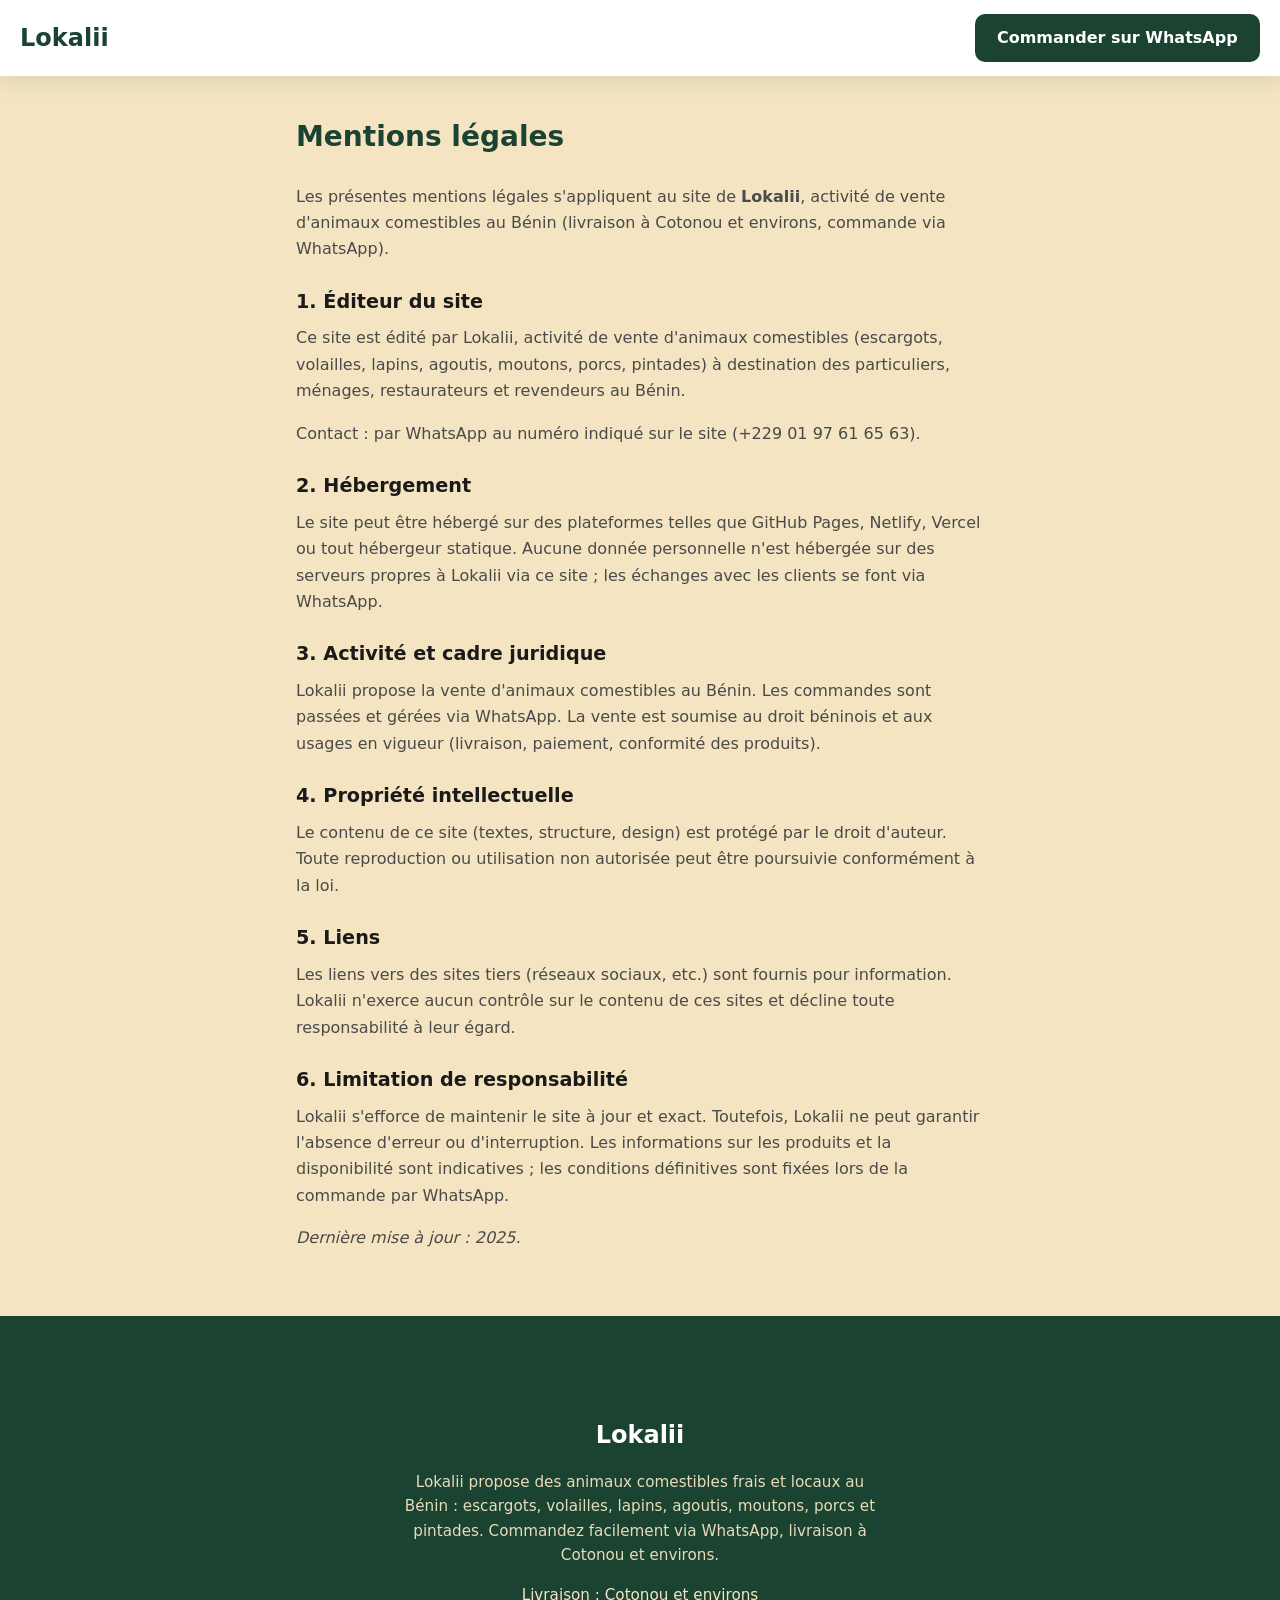
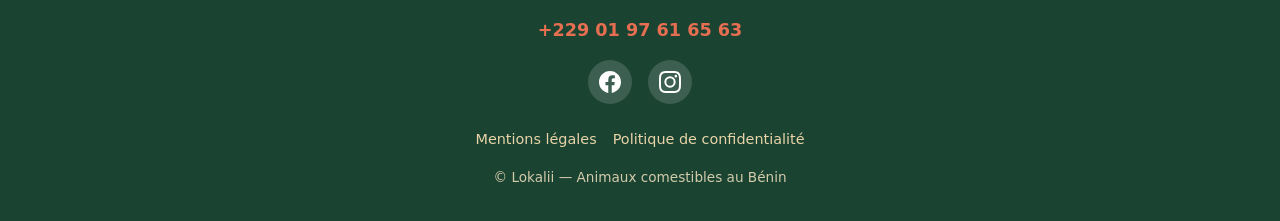
==== mentions-legales.html @ f052f803 "premier commit" ====
<!DOCTYPE html>
<html lang="fr">
<head>
  <meta charset="UTF-8">
  <meta name="viewport" content="width=device-width, initial-scale=1.0">
  <meta name="description" content="Mentions légales — Lokalii, vente d'animaux comestibles au Bénin.">
  <title>Mentions légales — Lokalii</title>
  <link rel="stylesheet" href="style.css">
  <style>
    .legal-page { padding-top: calc(var(--nav-height) + 2rem); padding-bottom: 3rem; }
    .legal-page .container { max-width: 720px; }
    .legal-page h1 { font-size: 1.75rem; margin-bottom: 1.5rem; color: var(--green); }
    .legal-page h2 { font-size: 1.2rem; margin: 1.5rem 0 0.5rem; color: var(--text); }
    .legal-page p, .legal-page ul { margin: 0 0 1rem; color: var(--text-muted); line-height: 1.65; }
    .legal-page ul { padding-left: 1.25rem; }
  </style>
</head>
<body>
  <header class="navbar" id="navbar">
    <a href="index.html" class="navbar__logo">Lokalii</a>
    <a href="https://wa.me/2290197616563?text=Bonjour%2C%20j'aimerais%20avoir%20des%20informations%20sur%20vos%20produits." class="navbar__cta btn btn--whatsapp" target="_blank" rel="noopener noreferrer" aria-label="Commander sur WhatsApp">Commander sur WhatsApp</a>
  </header>

  <main class="legal-page">
    <div class="container">
      <h1>Mentions légales</h1>
      <p>Les présentes mentions légales s'appliquent au site de <strong>Lokalii</strong>, activité de vente d'animaux comestibles au Bénin (livraison à Cotonou et environs, commande via WhatsApp).</p>

      <h2>1. Éditeur du site</h2>
      <p>Ce site est édité par Lokalii, activité de vente d'animaux comestibles (escargots, volailles, lapins, agoutis, moutons, porcs, pintades) à destination des particuliers, ménages, restaurateurs et revendeurs au Bénin.</p>
      <p>Contact : par WhatsApp au numéro indiqué sur le site (+229 01 97 61 65 63).</p>

      <h2>2. Hébergement</h2>
      <p>Le site peut être hébergé sur des plateformes telles que GitHub Pages, Netlify, Vercel ou tout hébergeur statique. Aucune donnée personnelle n'est hébergée sur des serveurs propres à Lokalii via ce site ; les échanges avec les clients se font via WhatsApp.</p>

      <h2>3. Activité et cadre juridique</h2>
      <p>Lokalii propose la vente d'animaux comestibles au Bénin. Les commandes sont passées et gérées via WhatsApp. La vente est soumise au droit béninois et aux usages en vigueur (livraison, paiement, conformité des produits).</p>

      <h2>4. Propriété intellectuelle</h2>
      <p>Le contenu de ce site (textes, structure, design) est protégé par le droit d'auteur. Toute reproduction ou utilisation non autorisée peut être poursuivie conformément à la loi.</p>

      <h2>5. Liens</h2>
      <p>Les liens vers des sites tiers (réseaux sociaux, etc.) sont fournis pour information. Lokalii n'exerce aucun contrôle sur le contenu de ces sites et décline toute responsabilité à leur égard.</p>

      <h2>6. Limitation de responsabilité</h2>
      <p>Lokalii s'efforce de maintenir le site à jour et exact. Toutefois, Lokalii ne peut garantir l'absence d'erreur ou d'interruption. Les informations sur les produits et la disponibilité sont indicatives ; les conditions définitives sont fixées lors de la commande par WhatsApp.</p>

      <p><em>Dernière mise à jour : 2025.</em></p>
    </div>
  </main>

  <footer class="footer">
    <div class="container">
      <a href="index.html" class="footer__logo">Lokalii</a>
      <p class="footer__desc">Lokalii propose des animaux comestibles frais et locaux au Bénin : escargots, volailles, lapins, agoutis, moutons, porcs et pintades. Commandez facilement via WhatsApp, livraison à Cotonou et environs.</p>
      <p class="footer__zone">Livraison : Cotonou et environs</p>
      <a href="https://wa.me/2290197616563" class="footer__phone" target="_blank" rel="noopener noreferrer">+229 01 97 61 65 63</a>
      <div class="footer__social">
        <a href="[FACEBOOK_LINK]" target="_blank" rel="noopener noreferrer" class="footer__social-link" aria-label="Facebook">
          <svg width="22" height="22" viewBox="0 0 24 24" fill="currentColor" aria-hidden="true"><path d="M24 12.073c0-6.627-5.373-12-12-12s-12 5.373-12 12c0 5.99 4.388 10.954 10.125 11.854v-8.385H7.078v-3.47h3.047V9.43c0-3.007 1.792-4.669 4.533-4.669 1.312 0 2.686.235 2.686.235v2.953H15.83c-1.491 0-1.956.925-1.956 1.874v2.25h3.328l-.532 3.47h-2.796v8.385C19.612 23.027 24 18.062 24 12.073z"/></svg>
        </a>
        <a href="[INSTAGRAM_LINK]" target="_blank" rel="noopener noreferrer" class="footer__social-link" aria-label="Instagram">
          <svg width="22" height="22" viewBox="0 0 24 24" fill="currentColor" aria-hidden="true"><path d="M12 2.163c3.204 0 3.584.012 4.85.07 3.252.148 4.771 1.691 4.919 4.919.058 1.265.069 1.645.069 4.849 0 3.205-.012 3.584-.069 4.849-.149 3.225-1.664 4.771-4.919 4.919-1.266.058-1.644.07-4.85.07-3.204 0-3.584-.012-4.849-.07-3.26-.149-4.771-1.699-4.919-4.92-.058-1.265-.07-1.644-.07-4.849 0-3.204.013-3.583.07-4.849.149-3.227 1.664-4.771 4.919-4.919 1.266-.057 1.645-.069 4.849-.069zM12 0C8.741 0 8.333.014 7.053.072 2.695.272.273 2.69.073 7.052.014 8.333 0 8.741 0 12c0 3.259.014 3.668.072 4.948.2 4.358 2.618 6.78 6.98 6.98C8.333 23.986 8.741 24 12 24c3.259 0 3.668-.014 4.948-.072 4.354-.2 6.782-2.618 6.979-6.98.059-1.28.073-1.689.073-4.948 0-3.259-.014-3.667-.072-4.947-.196-4.354-2.617-6.78-6.979-6.98C15.668.014 15.259 0 12 0zm0 5.838a6.162 6.162 0 100 12.324 6.162 6.162 0 000-12.324zM12 16a4 4 0 110-8 4 4 0 010 8zm6.406-11.845a1.44 1.44 0 100 2.881 1.44 1.44 0 000-2.881z"/></svg>
        </a>
      </div>
      <nav class="footer__legal">
        <a href="mentions-legales.html">Mentions légales</a>
        <a href="politique-confidentialite.html">Politique de confidentialité</a>
      </nav>
      <p class="footer__copy">&copy; Lokalii — Animaux comestibles au Bénin</p>
    </div>
  </footer>

  <script src="script.js"></script>
</body>
</html>
---- style.css ----
/* ===== Variables & reset ===== */
:root {
  --green: #1B4332;
  --green-light: #2d6a4f;
  --orange: #E76F51;
  --orange-dark: #c55a3e;
  --cream: #F4E4C1;
  --cream-dark: #e8d4a8;
  --brown: #6B3A2A;
  --brown-light: #8b4a36;
  --text: #1a1a1a;
  --text-muted: #4a4a4a;
  --white: #fff;
  --shadow: 0 4px 20px rgba(27, 67, 50, 0.12);
  --shadow-hover: 0 8px 30px rgba(27, 67, 50, 0.18);
  --radius: 10px;
  --radius-lg: 16px;
  --container: min(100% - 2rem, 1000px);
  --nav-height: 64px;
  --section-padding: 100px;
}

*,
*::before,
*::after {
  box-sizing: border-box;
}

html {
  scroll-behavior: smooth;
}

body {
  margin: 0;
  font-family: system-ui, -apple-system, "Segoe UI", Roboto, sans-serif;
  font-size: 1rem;
  line-height: 1.6;
  color: var(--text);
  background: var(--cream);
}

img {
  max-width: 100%;
  height: auto;
  display: block;
}

a {
  color: var(--green);
  text-decoration: none;
}

a:focus-visible,
button:focus-visible {
  outline: 2px solid var(--orange);
  outline-offset: 2px;
}

/* ===== Layout ===== */
.container {
  width: var(--container);
  margin-inline: auto;
  padding-inline: 1rem;
}

.section {
  padding-top: var(--section-padding);
  padding-bottom: var(--section-padding);
}

.section-title {
  margin: 0 0 2rem;
  font-size: clamp(1.75rem, 4vw, 2.25rem);
  font-weight: 700;
  color: var(--text);
  text-align: center;
}

/* ===== Reveal animation ===== */
.reveal {
  opacity: 0;
  transform: translateY(28px);
  transition: opacity 0.6s ease-out, transform 0.6s ease-out;
}

.reveal.is-visible {
  opacity: 1;
  transform: translateY(0);
}

/* ===== Navbar ===== */
.navbar {
  position: fixed;
  top: 0;
  left: 0;
  right: 0;
  z-index: 1000;
  display: flex;
  align-items: center;
  justify-content: space-between;
  padding: 0.875rem 1.25rem;
  background: var(--white);
  box-shadow: var(--shadow);
}

.navbar__logo {
  font-size: 1.5rem;
  font-weight: 700;
  color: var(--green);
}

.navbar__cta {
  padding: 0.6rem 1rem;
  font-size: 0.95rem;
  font-weight: 600;
  border-radius: var(--radius);
  white-space: nowrap;
}

/* ===== Buttons ===== */
.btn {
  display: inline-flex;
  align-items: center;
  justify-content: center;
  padding: 0.7rem 1.4rem;
  font-size: 1rem;
  font-weight: 600;
  border: none;
  border-radius: var(--radius);
  cursor: pointer;
  transition: background 0.2s, transform 0.15s;
}

.btn--primary {
  background: var(--orange);
  color: var(--white);
}

.btn--primary:hover {
  background: var(--orange-dark);
}

.btn--primary:active {
  transform: scale(0.98);
}

.btn--whatsapp {
  background: var(--green);
  color: var(--white);
}

.btn--whatsapp:hover {
  background: var(--green-light);
}

.btn--large {
  padding: 1rem 2rem;
  font-size: 1.1rem;
}

/* ===== Hero ===== */
.hero {
  position: relative;
  min-height: 100vh;
  display: flex;
  flex-direction: column;
  justify-content: center;
  align-items: center;
  padding-top: var(--nav-height);
  padding-bottom: 0;
  text-align: center;
  overflow: hidden;
}

.hero__bg {
  position: absolute;
  inset: 0;
  background: linear-gradient(135deg, var(--green) 0%, var(--green-light) 50%, var(--brown) 100%);
  background-size: cover;
  background-position: center;
}

/* Optionnel : décommentez quand hero.jpg est ajouté dans images/
.hero__bg::after {
  content: "";
  position: absolute;
  inset: 0;
  background: url("images/hero.jpg") center/cover no-repeat;
  opacity: 0.25;
}
*/

.hero__overlay {
  position: absolute;
  inset: 0;
  background: linear-gradient(180deg, rgba(27, 67, 50, 0.7) 0%, rgba(27, 67, 50, 0.85) 100%);
}

.hero__content {
  position: relative;
  z-index: 1;
  padding: 2rem 1rem 3rem;
}

.hero__title {
  margin: 0 0 1.25rem;
  font-size: clamp(1.75rem, 5vw, 2.75rem);
  font-weight: 700;
  color: var(--white);
  line-height: 1.2;
  text-shadow: 0 2px 12px rgba(0, 0, 0, 0.3);
}

.hero__subtitle {
  margin: 0 0 2rem;
  font-size: clamp(1rem, 2.5vw, 1.2rem);
  color: rgba(255, 255, 255, 0.95);
  line-height: 1.5;
  max-width: 520px;
  margin-inline: auto;
}

.hero .btn--large {
  margin: 0;
}

.hero__marquee-wrap {
  position: relative;
  z-index: 1;
  width: 100%;
  padding: 1rem 0;
  background: rgba(0, 0, 0, 0.35);
  overflow: hidden;
}

.hero__marquee {
  display: flex;
  align-items: center;
  gap: 0.75rem;
  animation: marquee 25s linear infinite;
  white-space: nowrap;
}

.hero__marquee span {
  color: var(--cream);
  font-size: 0.95rem;
  font-weight: 500;
}

@keyframes marquee {
  0% { transform: translateX(0); }
  100% { transform: translateX(-50%); }
}

/* ===== Products ===== */
.products {
  background: var(--white);
}

.products__filters {
  display: flex;
  flex-wrap: wrap;
  justify-content: center;
  gap: 0.5rem;
  margin-bottom: 2rem;
}

.products__filter {
  padding: 0.5rem 1rem;
  font-size: 0.95rem;
  font-weight: 600;
  color: var(--green);
  background: var(--cream);
  border: 2px solid transparent;
  border-radius: var(--radius);
  cursor: pointer;
  transition: background 0.2s, border-color 0.2s;
}

.products__filter:hover {
  background: var(--cream-dark);
}

.products__filter.is-active {
  background: var(--green);
  color: var(--white);
  border-color: var(--green);
}

.products__grid {
  display: grid;
  grid-template-columns: 1fr;
  gap: 1.75rem;
}

@media (min-width: 480px) {
  .products__grid {
    grid-template-columns: repeat(2, 1fr);
  }
}

@media (min-width: 768px) {
  .products__grid {
    grid-template-columns: repeat(3, 1fr);
    gap: 2rem;
  }
}

.product-card {
  background: var(--cream);
  border-radius: var(--radius-lg);
  overflow: hidden;
  box-shadow: var(--shadow);
  transition: box-shadow 0.3s, transform 0.2s;
}

.product-card:hover {
  box-shadow: var(--shadow-hover);
  transform: translateY(-2px);
}

.product-card.is-hidden {
  display: none;
}

.product-card__img-wrap {
  position: relative;
  height: 200px;
  background: linear-gradient(135deg, var(--green) 0%, var(--green-light) 100%);
  overflow: hidden;
}

.product-card__img {
  width: 100%;
  height: 100%;
  object-fit: cover;
}

.product-card__img-fallback {
  position: absolute;
  inset: 0;
  display: none;
  align-items: center;
  justify-content: center;
  color: var(--white);
  font-size: 1.25rem;
  font-weight: 700;
}

.product-card__img-fallback.is-visible {
  display: flex;
}

.product-card__body {
  padding: 1.5rem;
}

.product-card__name {
  margin: 0 0 0.5rem;
  font-size: 1.25rem;
  font-weight: 700;
  color: var(--text);
}

.product-card__desc {
  margin: 0 0 0.75rem;
  font-size: 0.95rem;
  color: var(--text-muted);
  line-height: 1.5;
}

.product-card__price {
  margin: 0 0 1rem;
  font-size: 0.9rem;
  font-weight: 600;
  color: var(--brown);
}

.product-card__btn {
  width: 100%;
}

/* ===== Why us ===== */
.why-us {
  background: var(--cream);
}

.why-us__grid {
  display: grid;
  grid-template-columns: 1fr;
  gap: 1.5rem;
}

@media (min-width: 500px) {
  .why-us__grid {
    grid-template-columns: repeat(2, 1fr);
  }
}

@media (min-width: 900px) {
  .why-us__grid {
    grid-template-columns: repeat(3, 1fr);
    gap: 2rem;
  }
}

.why-us__item {
  text-align: center;
  padding: 2rem 1.25rem;
  background: var(--white);
  border-radius: var(--radius-lg);
  box-shadow: var(--shadow);
  transition: transform 0.2s;
}

.why-us__item:hover {
  transform: translateY(-4px);
}

.why-us__icon {
  margin: 0 auto 1rem;
  color: var(--orange);
}

.why-us__icon svg {
  margin: 0 auto;
}

.why-us__title {
  margin: 0 0 0.5rem;
  font-size: 1.15rem;
  font-weight: 700;
  color: var(--text);
}

.why-us__text {
  margin: 0;
  font-size: 0.95rem;
  color: var(--text-muted);
  line-height: 1.5;
}

/* ===== How it works ===== */
.how-it-works {
  background: var(--white);
}

.how-it-works__track {
  display: flex;
  flex-wrap: wrap;
  align-items: flex-start;
  justify-content: center;
  gap: 0.75rem 1rem;
}

@media (min-width: 900px) {
  .how-it-works__track {
    flex-wrap: nowrap;
    gap: 0;
  }
}

.how-it-works__step {
  flex: 1 1 100%;
  max-width: 260px;
  text-align: center;
  padding: 2rem 1.25rem;
  background: var(--cream);
  border-radius: var(--radius-lg);
  box-shadow: var(--shadow);
}

@media (min-width: 900px) {
  .how-it-works__step {
    flex: 1 1 0;
    max-width: none;
  }
}

.how-it-works__num {
  display: inline-flex;
  align-items: center;
  justify-content: center;
  width: 2.75rem;
  height: 2.75rem;
  margin-bottom: 0.5rem;
  font-size: 1.25rem;
  font-weight: 700;
  color: var(--white);
  background: var(--orange);
  border-radius: 50%;
}

.how-it-works__icon {
  font-size: 2rem;
  margin-bottom: 0.5rem;
  line-height: 1;
}

.how-it-works__title {
  margin: 0 0 0.5rem;
  font-size: 1.1rem;
  font-weight: 700;
  color: var(--text);
}

.how-it-works__text {
  margin: 0;
  font-size: 0.9rem;
  color: var(--text-muted);
  line-height: 1.5;
}

.how-it-works__arrow {
  display: none;
  font-size: 1.5rem;
  color: var(--orange);
  align-self: center;
}

@media (min-width: 900px) {
  .how-it-works__arrow {
    display: block;
    flex-shrink: 0;
    padding: 0 0.5rem;
  }
}

/* ===== Stats ===== */
.stats {
  background: linear-gradient(135deg, var(--green) 0%, var(--green-light) 100%);
  color: var(--white);
}

.stats__intro {
  text-align: center;
  font-size: 1.1rem;
  max-width: 560px;
  margin: 0 auto 1rem;
  opacity: 0.95;
}

.stats__title {
  color: var(--white);
  margin-bottom: 2rem;
}

.stats__grid {
  display: grid;
  grid-template-columns: repeat(2, 1fr);
  gap: 1.5rem;
  margin-bottom: 2rem;
}

@media (min-width: 480px) {
  .stats__grid {
    grid-template-columns: repeat(4, 1fr);
  }
}

.stats__item {
  text-align: center;
  padding: 1.5rem 0.5rem;
}

.stats__value {
  display: block;
  font-size: clamp(1.75rem, 4vw, 2.5rem);
  font-weight: 700;
  line-height: 1.2;
}

.stats__label {
  display: block;
  font-size: 0.9rem;
  opacity: 0.95;
}

.stats__cta {
  text-align: center;
}

.stats__cta .btn {
  background: var(--orange);
  color: var(--white);
}

.stats__cta .btn:hover {
  background: var(--orange-dark);
}

/* ===== Testimonials ===== */
.testimonials {
  background: var(--cream);
}

.testimonials__grid {
  display: grid;
  grid-template-columns: 1fr;
  gap: 2rem;
}

@media (min-width: 600px) {
  .testimonials__grid {
    grid-template-columns: repeat(2, 1fr);
  }
}

@media (min-width: 900px) {
  .testimonials__grid {
    grid-template-columns: repeat(4, 1fr);
  }
}

.testimonial {
  margin: 0;
  padding: 1.75rem;
  background: var(--white);
  border-radius: var(--radius-lg);
  border-left: 4px solid var(--orange);
  box-shadow: var(--shadow);
}

.testimonial__avatar-wrap {
  position: relative;
  width: 56px;
  height: 56px;
  margin-bottom: 0.75rem;
  border-radius: 50%;
  overflow: hidden;
  background: var(--cream-dark);
}

.testimonial__avatar {
  width: 100%;
  height: 100%;
  object-fit: cover;
}

.testimonial__avatar-fallback {
  position: absolute;
  inset: 0;
  display: none;
  align-items: center;
  justify-content: center;
  font-size: 0.9rem;
  font-weight: 700;
  color: var(--brown);
}

.testimonial__avatar-fallback.is-visible {
  display: flex;
}

.testimonial__stars {
  color: var(--orange);
  font-size: 1rem;
  letter-spacing: 0.05em;
  margin-bottom: 0.5rem;
}

.testimonial__text {
  margin: 0 0 1rem;
  font-size: 0.95rem;
  font-style: italic;
  color: var(--text);
  line-height: 1.55;
}

.testimonial__author {
  font-size: 0.85rem;
  color: var(--text-muted);
  font-style: normal;
}

/* ===== FAQ ===== */
.faq {
  background: var(--white);
}

.faq__list {
  max-width: 40rem;
  margin: 0 auto;
}

.faq__item {
  margin-bottom: 0.75rem;
  background: var(--cream);
  border-radius: var(--radius);
  box-shadow: 0 2px 8px rgba(27, 67, 50, 0.06);
  overflow: hidden;
  transition: box-shadow 0.2s;
}

.faq__item:hover {
  box-shadow: var(--shadow);
}

.faq__question {
  padding: 1.15rem 1.35rem;
  font-size: 1.05rem;
  font-weight: 600;
  color: var(--text);
  cursor: pointer;
  list-style: none;
}

.faq__question::-webkit-details-marker {
  display: none;
}

.faq__question::after {
  content: "+";
  float: right;
  font-weight: 700;
  color: var(--orange);
  font-size: 1.25rem;
}

.faq__item[open] .faq__question::after {
  content: "−";
}

.faq__answer {
  margin: 0;
  padding: 0 1.35rem 1.15rem;
  font-size: 0.98rem;
  color: var(--text-muted);
  line-height: 1.6;
  border-top: 1px solid var(--cream-dark);
}

/* ===== CTA final ===== */
.cta-final {
  background: linear-gradient(135deg, var(--brown) 0%, var(--brown-light) 100%);
  color: var(--white);
  text-align: center;
}

.cta-final__title {
  margin: 0 0 0.75rem;
  font-size: clamp(1.75rem, 4vw, 2.5rem);
  font-weight: 700;
  color: var(--white);
}

.cta-final__subtitle {
  margin: 0 auto 2rem;
  font-size: 1.1rem;
  opacity: 0.95;
  max-width: 480px;
}

.cta-final__btn {
  margin: 0;
}

/* ===== Footer ===== */
.footer {
  padding: var(--section-padding) 0 2rem;
  background: var(--green);
  color: var(--cream);
  text-align: center;
}

.footer__logo {
  display: inline-block;
  font-size: 1.5rem;
  font-weight: 700;
  color: var(--white);
  margin-bottom: 1rem;
}

.footer__desc {
  max-width: 480px;
  margin: 0 auto 1rem;
  font-size: 0.95rem;
  line-height: 1.6;
  opacity: 0.95;
}

.footer__zone {
  margin: 0 0 0.5rem;
  font-size: 0.95rem;
}

.footer__phone {
  display: inline-block;
  font-size: 1.1rem;
  font-weight: 700;
  color: var(--orange);
  margin-bottom: 1rem;
}

.footer__phone:hover {
  color: var(--cream);
  text-decoration: underline;
}

.footer__social {
  display: flex;
  justify-content: center;
  gap: 1rem;
  margin-bottom: 1.5rem;
}

.footer__social-link {
  display: inline-flex;
  align-items: center;
  justify-content: center;
  width: 44px;
  height: 44px;
  background: rgba(255, 255, 255, 0.15);
  border-radius: 50%;
  color: var(--white);
  font-size: 1.25rem;
  transition: background 0.2s;
}

.footer__social-link:hover {
  background: var(--orange);
}

.footer__social-link svg {
  flex-shrink: 0;
}

.footer__legal {
  display: flex;
  flex-wrap: wrap;
  justify-content: center;
  gap: 1rem;
  margin-bottom: 1rem;
  font-size: 0.9rem;
}

.footer__legal a {
  color: var(--cream-dark);
}

.footer__legal a:hover {
  color: var(--white);
}

.footer__copy {
  margin: 0;
  font-size: 0.85rem;
  opacity: 0.85;
}

/* ===== Floating WhatsApp ===== */
.whatsapp-float {
  position: fixed;
  bottom: 1.25rem;
  right: 1.25rem;
  z-index: 999;
  display: none;
  padding: 0.75rem 1.25rem;
  background: var(--green);
  color: var(--white);
  font-weight: 600;
  font-size: 0.95rem;
  border-radius: 50px;
  box-shadow: var(--shadow-hover);
  transition: background 0.2s, transform 0.15s;
}

.whatsapp-float:hover {
  background: var(--green-light);
  color: var(--white);
  transform: scale(1.05);
}

@media (max-width: 768px) {
  .whatsapp-float {
    display: inline-flex;
    align-items: center;
    justify-content: center;
  }
}
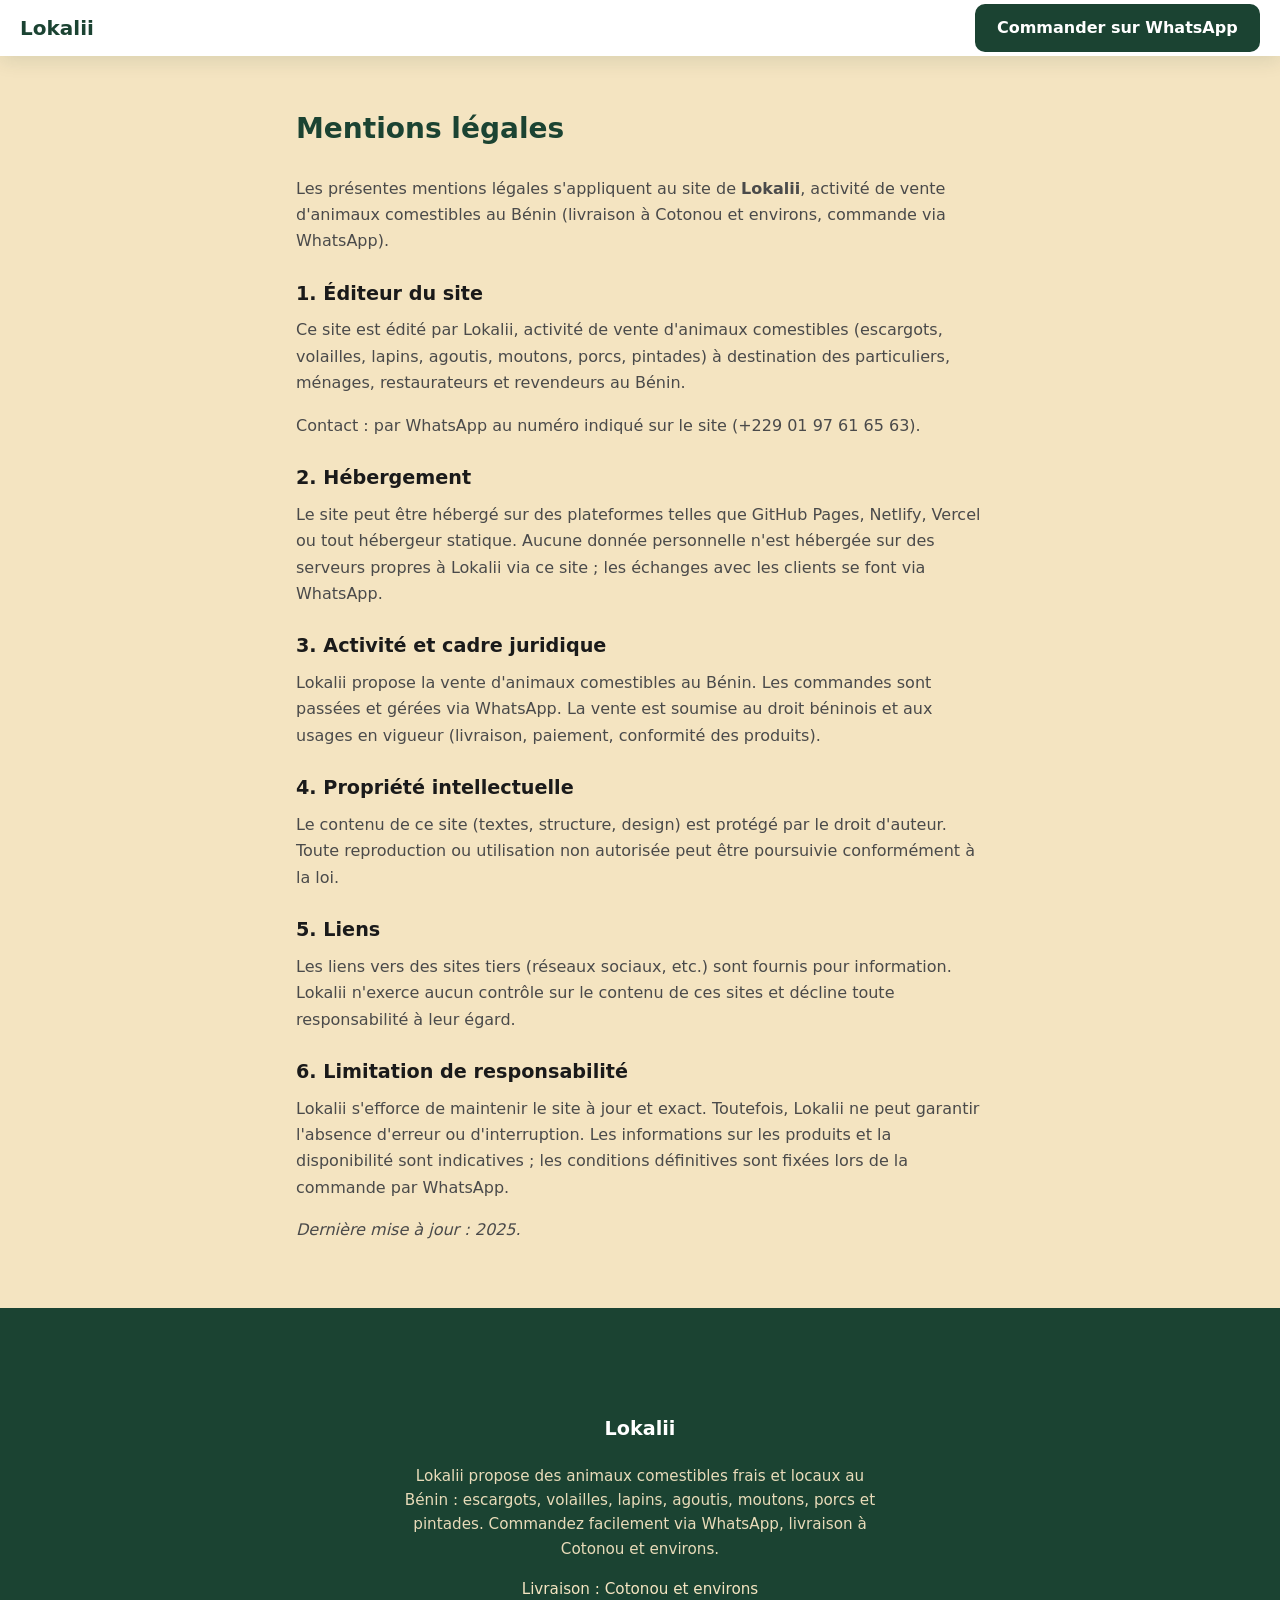
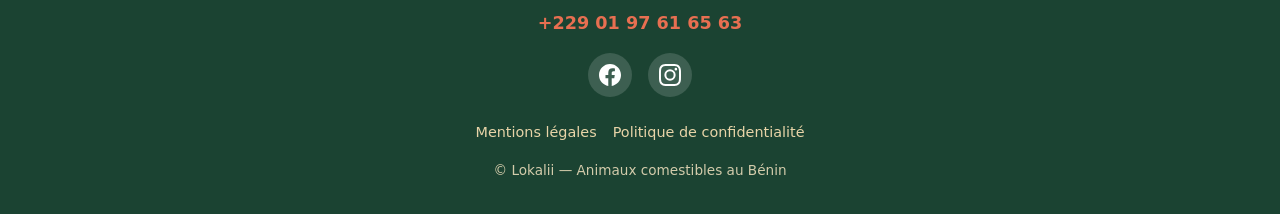
==== commit 5385121c: "mise a jour du site" ====
--- a/mentions-legales.html
+++ b/mentions-legales.html
@@ -17,7 +17,11 @@
 </head>
 <body>
   <header class="navbar" id="navbar">
-    <a href="index.html" class="navbar__logo">Lokalii</a>
+    <a href="index.html" class="navbar__logo">
+      <span class="navbar__logo-wrap">
+        <object data="images/logo.pdf" type="application/pdf" class="navbar__logo-pdf" aria-label="Lokalii" title="Lokalii"><span class="navbar__logo-text">Lokalii</span></object>
+      </span>
+    </a>
     <a href="https://wa.me/2290197616563?text=Bonjour%2C%20j'aimerais%20avoir%20des%20informations%20sur%20vos%20produits." class="navbar__cta btn btn--whatsapp" target="_blank" rel="noopener noreferrer" aria-label="Commander sur WhatsApp">Commander sur WhatsApp</a>
   </header>
 
@@ -51,15 +55,17 @@
 
   <footer class="footer">
     <div class="container">
-      <a href="index.html" class="footer__logo">Lokalii</a>
+      <a href="index.html" class="footer__logo">
+        <object data="images/logo.pdf" type="application/pdf" class="footer__logo-pdf" aria-label="Lokalii" title="Lokalii"><span class="footer__logo-text">Lokalii</span></object>
+      </a>
       <p class="footer__desc">Lokalii propose des animaux comestibles frais et locaux au Bénin : escargots, volailles, lapins, agoutis, moutons, porcs et pintades. Commandez facilement via WhatsApp, livraison à Cotonou et environs.</p>
       <p class="footer__zone">Livraison : Cotonou et environs</p>
       <a href="https://wa.me/2290197616563" class="footer__phone" target="_blank" rel="noopener noreferrer">+229 01 97 61 65 63</a>
       <div class="footer__social">
-        <a href="[FACEBOOK_LINK]" target="_blank" rel="noopener noreferrer" class="footer__social-link" aria-label="Facebook">
+        <a href="https://www.facebook.com/share/18EAtzZrat/" target="_blank" rel="noopener noreferrer" class="footer__social-link" aria-label="Facebook">
           <svg width="22" height="22" viewBox="0 0 24 24" fill="currentColor" aria-hidden="true"><path d="M24 12.073c0-6.627-5.373-12-12-12s-12 5.373-12 12c0 5.99 4.388 10.954 10.125 11.854v-8.385H7.078v-3.47h3.047V9.43c0-3.007 1.792-4.669 4.533-4.669 1.312 0 2.686.235 2.686.235v2.953H15.83c-1.491 0-1.956.925-1.956 1.874v2.25h3.328l-.532 3.47h-2.796v8.385C19.612 23.027 24 18.062 24 12.073z"/></svg>
         </a>
-        <a href="[INSTAGRAM_LINK]" target="_blank" rel="noopener noreferrer" class="footer__social-link" aria-label="Instagram">
+        <a href="https://www.instagram.com/lokalii1/" target="_blank" rel="noopener noreferrer" class="footer__social-link" aria-label="Instagram">
           <svg width="22" height="22" viewBox="0 0 24 24" fill="currentColor" aria-hidden="true"><path d="M12 2.163c3.204 0 3.584.012 4.85.07 3.252.148 4.771 1.691 4.919 4.919.058 1.265.069 1.645.069 4.849 0 3.205-.012 3.584-.069 4.849-.149 3.225-1.664 4.771-4.919 4.919-1.266.058-1.644.07-4.85.07-3.204 0-3.584-.012-4.849-.07-3.26-.149-4.771-1.699-4.919-4.92-.058-1.265-.07-1.644-.07-4.849 0-3.204.013-3.583.07-4.849.149-3.227 1.664-4.771 4.919-4.919 1.266-.057 1.645-.069 4.849-.069zM12 0C8.741 0 8.333.014 7.053.072 2.695.272.273 2.69.073 7.052.014 8.333 0 8.741 0 12c0 3.259.014 3.668.072 4.948.2 4.358 2.618 6.78 6.98 6.98C8.333 23.986 8.741 24 12 24c3.259 0 3.668-.014 4.948-.072 4.354-.2 6.782-2.618 6.979-6.98.059-1.28.073-1.689.073-4.948 0-3.259-.014-3.667-.072-4.947-.196-4.354-2.617-6.78-6.979-6.98C15.668.014 15.259 0 12 0zm0 5.838a6.162 6.162 0 100 12.324 6.162 6.162 0 000-12.324zM12 16a4 4 0 110-8 4 4 0 010 8zm6.406-11.845a1.44 1.44 0 100 2.881 1.44 1.44 0 000-2.881z"/></svg>
         </a>
       </div>
--- a/style.css
+++ b/style.css
@@ -16,7 +16,7 @@
   --radius: 10px;
   --radius-lg: 16px;
   --container: min(100% - 2rem, 1000px);
-  --nav-height: 64px;
+  --nav-height: 56px;
   --section-padding: 100px;
 }
 
@@ -37,6 +37,7 @@
   line-height: 1.6;
   color: var(--text);
   background: var(--cream);
+  overflow-x: hidden;
 }
 
 img {
@@ -94,17 +95,65 @@
   top: 0;
   left: 0;
   right: 0;
-  z-index: 1000;
+  width: 100%;
+  z-index: 9999;
   display: flex;
   align-items: center;
   justify-content: space-between;
-  padding: 0.875rem 1.25rem;
+  min-height: var(--nav-height);
+  padding: 0 1.25rem;
   background: var(--white);
   box-shadow: var(--shadow);
+  overflow: hidden;
+  overflow-x: hidden;
+  overflow-y: hidden;
+  flex-shrink: 0;
+}
+
+.navbar::-webkit-scrollbar,
+.navbar *::-webkit-scrollbar {
+  display: none;
+}
+
+.navbar,
+.navbar * {
+  scrollbar-width: none;
+  -ms-overflow-style: none;
 }
 
 .navbar__logo {
+  display: inline-flex;
+  align-items: center;
+  flex-shrink: 0;
   font-size: 1.5rem;
+  font-weight: 700;
+  color: var(--green);
+  text-decoration: none;
+}
+
+.navbar__logo-wrap {
+  display: block;
+  width: 95px;
+  height: 40px;
+  overflow: hidden !important;
+  flex-shrink: 0;
+}
+
+.navbar__logo-wrap object {
+  overflow: hidden !important;
+}
+
+.navbar__logo-pdf {
+  display: block;
+  width: 95px;
+  height: 40px;
+  pointer-events: none;
+  object-fit: contain;
+}
+
+.navbar__logo-text {
+  display: inline-block;
+  font-size: 1.25rem;
   font-weight: 700;
   color: var(--green);
 }
@@ -166,7 +215,7 @@
   flex-direction: column;
   justify-content: center;
   align-items: center;
-  padding-top: var(--nav-height);
+  padding-top: calc(var(--nav-height) + 1rem);
   padding-bottom: 0;
   text-align: center;
   overflow: hidden;
@@ -176,19 +225,11 @@
   position: absolute;
   inset: 0;
   background: linear-gradient(135deg, var(--green) 0%, var(--green-light) 50%, var(--brown) 100%);
+  background-image: url("images/hero.png");
   background-size: cover;
   background-position: center;
-}
-
-/* Optionnel : décommentez quand hero.jpg est ajouté dans images/
-.hero__bg::after {
-  content: "";
-  position: absolute;
-  inset: 0;
-  background: url("images/hero.jpg") center/cover no-repeat;
-  opacity: 0.25;
-}
-*/
+  background-repeat: no-repeat;
+}
 
 .hero__overlay {
   position: absolute;
@@ -254,7 +295,25 @@
 
 /* ===== Products ===== */
 .products {
+  position: relative;
   background: var(--white);
+  background-image: url("images/section-products.jpg");
+  background-size: cover;
+  background-position: center;
+  background-attachment: scroll;
+}
+
+.products::before {
+  content: "";
+  position: absolute;
+  inset: 0;
+  background: rgba(255, 255, 255, 0.48);
+  z-index: 0;
+}
+
+.products .container {
+  position: relative;
+  z-index: 1;
 }
 
 .products__filters {
@@ -382,7 +441,25 @@
 
 /* ===== Why us ===== */
 .why-us {
+  position: relative;
   background: var(--cream);
+  background-image: url("images/section-why.jpg");
+  background-size: cover;
+  background-position: center;
+  background-attachment: scroll;
+}
+
+.why-us::before {
+  content: "";
+  position: absolute;
+  inset: 0;
+  background: rgba(244, 228, 193, 0.42);
+  z-index: 0;
+}
+
+.why-us .container {
+  position: relative;
+  z-index: 1;
 }
 
 .why-us__grid {
@@ -442,7 +519,25 @@
 
 /* ===== How it works ===== */
 .how-it-works {
+  position: relative;
   background: var(--white);
+  background-image: url("images/section-how.jpg");
+  background-size: cover;
+  background-position: center;
+  background-attachment: scroll;
+}
+
+.how-it-works::before {
+  content: "";
+  position: absolute;
+  inset: 0;
+  background: rgba(255, 255, 255, 0.45);
+  z-index: 0;
+}
+
+.how-it-works .container {
+  position: relative;
+  z-index: 1;
 }
 
 .how-it-works__track {
@@ -528,8 +623,26 @@
 
 /* ===== Stats ===== */
 .stats {
+  position: relative;
   background: linear-gradient(135deg, var(--green) 0%, var(--green-light) 100%);
-  color: var(--white);
+  background-image: url("images/section-stats.jpg");
+  background-size: cover;
+  background-position: center;
+  background-attachment: scroll;
+  color: var(--white);
+}
+
+.stats::before {
+  content: "";
+  position: absolute;
+  inset: 0;
+  background: rgba(27, 67, 50, 0.38);
+  z-index: 0;
+}
+
+.stats .container {
+  position: relative;
+  z-index: 1;
 }
 
 .stats__intro {
@@ -591,7 +704,25 @@
 
 /* ===== Testimonials ===== */
 .testimonials {
+  position: relative;
   background: var(--cream);
+  background-image: url("images/section-testimonials.jpg");
+  background-size: cover;
+  background-position: center;
+  background-attachment: scroll;
+}
+
+.testimonials::before {
+  content: "";
+  position: absolute;
+  inset: 0;
+  background: rgba(244, 228, 193, 0.40);
+  z-index: 0;
+}
+
+.testimonials .container {
+  position: relative;
+  z-index: 1;
 }
 
 .testimonials__grid {
@@ -675,7 +806,25 @@
 
 /* ===== FAQ ===== */
 .faq {
+  position: relative;
   background: var(--white);
+  background-image: url("images/section-faq.jpg");
+  background-size: cover;
+  background-position: center;
+  background-attachment: scroll;
+}
+
+.faq::before {
+  content: "";
+  position: absolute;
+  inset: 0;
+  background: rgba(255, 255, 255, 0.48);
+  z-index: 0;
+}
+
+.faq .container {
+  position: relative;
+  z-index: 1;
 }
 
 .faq__list {
@@ -732,9 +881,27 @@
 
 /* ===== CTA final ===== */
 .cta-final {
+  position: relative;
   background: linear-gradient(135deg, var(--brown) 0%, var(--brown-light) 100%);
+  background-image: url("images/section-cta.jpg");
+  background-size: cover;
+  background-position: center;
+  background-attachment: scroll;
   color: var(--white);
   text-align: center;
+}
+
+.cta-final::before {
+  content: "";
+  position: absolute;
+  inset: 0;
+  background: rgba(107, 58, 42, 0.35);
+  z-index: 0;
+}
+
+.cta-final .container {
+  position: relative;
+  z-index: 1;
 }
 
 .cta-final__title {
@@ -764,11 +931,30 @@
 }
 
 .footer__logo {
+  display: inline-flex;
+  align-items: center;
+  justify-content: center;
+  font-size: 1.5rem;
+  font-weight: 700;
+  color: var(--white);
+  margin-bottom: 1rem;
+  text-decoration: none;
+}
+
+.footer__logo-pdf {
+  display: block;
+  height: 40px;
+  width: auto;
+  max-width: 140px;
+  pointer-events: none;
+  object-fit: contain;
+}
+
+.footer__logo-text {
   display: inline-block;
-  font-size: 1.5rem;
-  font-weight: 700;
-  color: var(--white);
-  margin-bottom: 1rem;
+  font-size: 1.2rem;
+  font-weight: 700;
+  color: var(--white);
 }
 
 .footer__desc {
